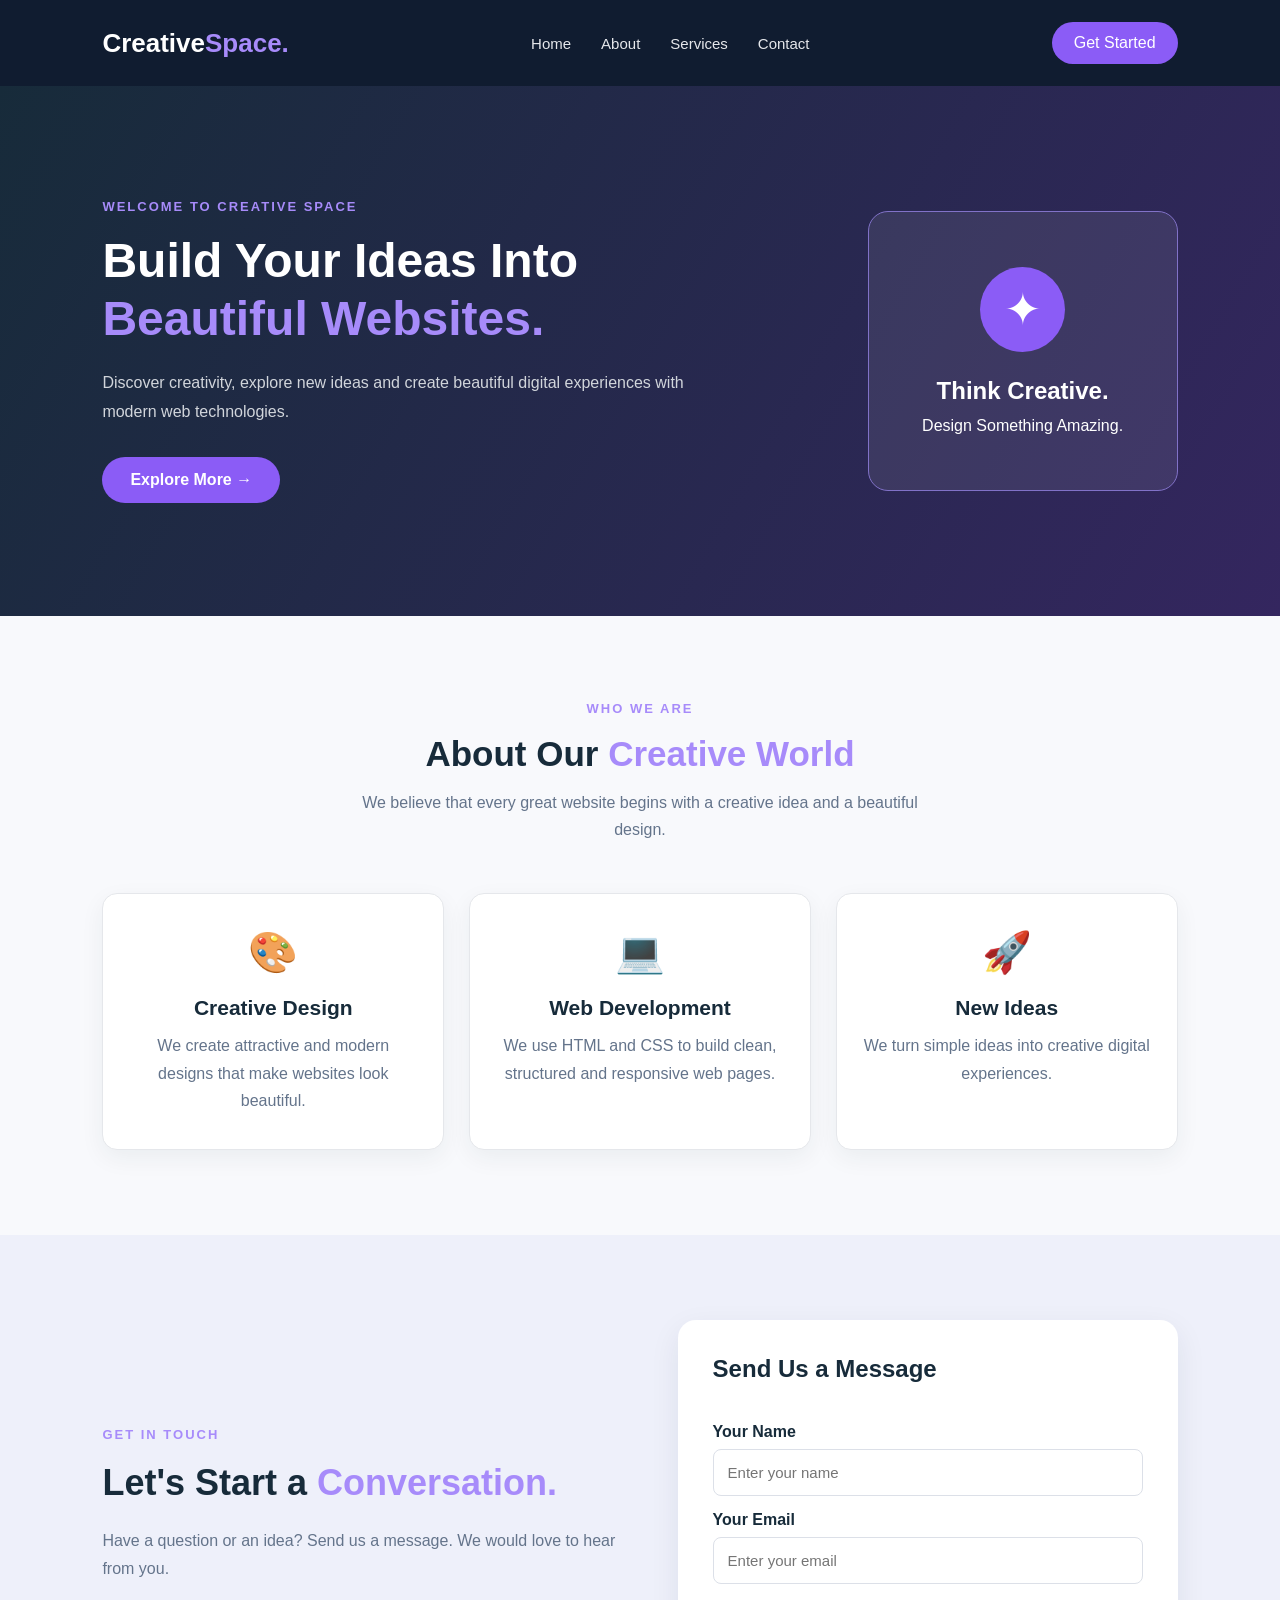
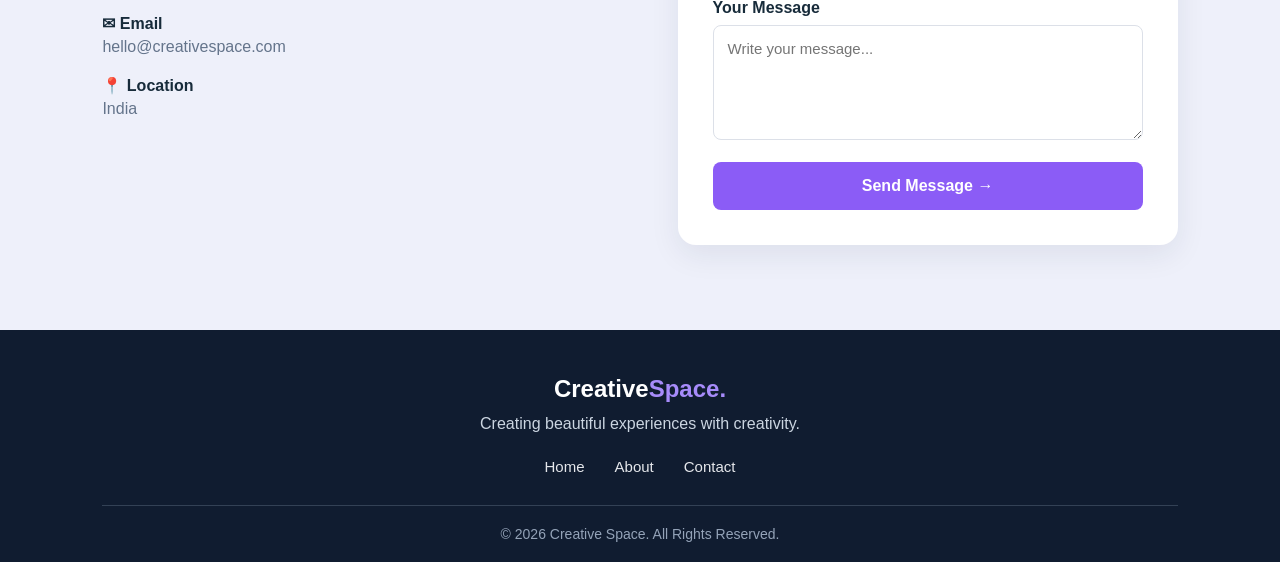
==== day4-html-css/index.html @ 195395bc "Day 4 – Complete HTML & CSS page" ====
<!DOCTYPE html>
<html lang="en">
<head>
    <meta charset="UTF-8">
    <meta name="viewport" content="width=device-width, initial-scale=1.0">
    <title>Creative Space | Day 4</title>

    <link rel="stylesheet" href="style.css">
</head>
<body>

    <!-- Header -->
    <header>
        <div class="logo">Creative<span>Space.</span></div>

        <nav>
            <a href="#home">Home</a>
            <a href="#about">About</a>
            <a href="#services">Services</a>
            <a href="#contact">Contact</a>
        </nav>

        <a href="#contact" class="nav-btn">Get Started</a>
    </header>

    <!-- Hero Section -->
    <main>

        <section class="hero" id="home">
            <div class="hero-content">
                <p class="tag">WELCOME TO CREATIVE SPACE</p>

                <h1>Build Your Ideas Into
                    <span>Beautiful Websites.</span>
                </h1>

                <p class="hero-text">
                    Discover creativity, explore new ideas and
                    create beautiful digital experiences with
                    modern web technologies.
                </p>

                <a href="#about" class="primary-btn">
                    Explore More →
                </a>
            </div>

            <div class="hero-card">
                <div class="circle">✦</div>
                <h2>Think Creative.</h2>
                <p>Design Something Amazing.</p>
            </div>
        </section>

        <!-- About Section -->
        <section class="about" id="about">

            <div class="section-heading">
                <p class="tag">WHO WE ARE</p>
                <h2>About Our <span>Creative World</span></h2>
                <p>
                    We believe that every great website begins
                    with a creative idea and a beautiful design.
                </p>
            </div>

            <div class="about-content">
                <div class="about-box">
                    <div class="icon">🎨</div>
                    <h3>Creative Design</h3>
                    <p>
                        We create attractive and modern designs
                        that make websites look beautiful.
                    </p>
                </div>

                <div class="about-box">
                    <div class="icon">💻</div>
                    <h3>Web Development</h3>
                    <p>
                        We use HTML and CSS to build clean,
                        structured and responsive web pages.
                    </p>
                </div>

                <div class="about-box">
                    <div class="icon">🚀</div>
                    <h3>New Ideas</h3>
                    <p>
                        We turn simple ideas into creative
                        digital experiences.
                    </p>
                </div>
            </div>
        </section>

        <!-- Contact Section -->
        <section class="contact" id="contact">

            <div class="contact-info">
                <p class="tag">GET IN TOUCH</p>
                <h2>Let's Start a <span>Conversation.</span></h2>

                <p>
                    Have a question or an idea?
                    Send us a message. We would love to hear from you.
                </p>

                <div class="contact-detail">
                    <strong>✉ Email</strong>
                    <p>hello@creativespace.com</p>
                </div>

                <div class="contact-detail">
                    <strong>📍 Location</strong>
                    <p>India</p>
                </div>
            </div>

            <div class="form-box">
                <h2>Send Us a Message</h2>

                <form>
                    <label for="name">Your Name</label>
                    <input type="text" id="name"
                        placeholder="Enter your name" required>

                    <label for="email">Your Email</label>
                    <input type="email" id="email"
                        placeholder="Enter your email" required>

                    <label for="message">Your Message</label>
                    <textarea id="message" rows="5"
                        placeholder="Write your message..."
                        required></textarea>

                    <button type="submit">Send Message →</button>
                </form>
            </div>

        </section>

    </main>

    <!-- Footer -->
    <footer>
        <h2>Creative<span>Space.</span></h2>

        <p>
            Creating beautiful experiences with creativity.
        </p>

        <div class="footer-links">
            <a href="#home">Home</a>
            <a href="#about">About</a>
            <a href="#contact">Contact</a>
        </div>

        <div class="copyright">
            © 2026 Creative Space. All Rights Reserved.
        </div>
    </footer>

</body>
</html>
---- day4-html-css/style.css ----
/* General Styling */
* {
    margin: 0;
    padding: 0;
    box-sizing: border-box;
    scroll-behavior: smooth;
}

body {
    font-family: Arial, sans-serif;
    background-color: #f8f9fc;
    color: #172b3a;
}

/* Header */
header {
    background-color: #101c30;
    padding: 22px 8%;
    display: flex;
    justify-content: space-between;
    align-items: center;
}

.logo {
    font-size: 26px;
    font-weight: bold;
    color: white;
}

.logo span,
footer span {
    color: #a78bfa;
}

nav {
    display: flex;
    gap: 30px;
}

nav a,
.footer-links a {
    color: #e5e7eb;
    text-decoration: none;
    font-size: 15px;
    transition: 0.3s;
}

nav a:hover,
.footer-links a:hover {
    color: #a78bfa;
}

.nav-btn {
    background-color: #8b5cf6;
    color: white;
    padding: 12px 22px;
    border-radius: 25px;
    text-decoration: none;
}

/* Hero Section */
.hero {
    min-height: 530px;
    padding: 90px 8%;
    background: linear-gradient(120deg, #172b3a, #34265f);
    display: flex;
    justify-content: space-between;
    align-items: center;
    gap: 40px;
    color: white;
}

.hero-content {
    max-width: 600px;
}

.tag {
    color: #a78bfa;
    font-weight: bold;
    letter-spacing: 2px;
    font-size: 13px;
    margin-bottom: 18px;
}

.hero h1 {
    font-size: 48px;
    line-height: 1.2;
    margin-bottom: 22px;
}

.hero h1 span,
.section-heading h2 span,
.contact-info h2 span {
    color: #a78bfa;
}

.hero-text {
    color: #d1d5db;
    line-height: 1.8;
    margin-bottom: 30px;
}

.primary-btn {
    display: inline-block;
    background-color: #8b5cf6;
    color: white;
    text-decoration: none;
    padding: 14px 28px;
    border-radius: 30px;
    font-weight: bold;
    transition: 0.3s;
}

.primary-btn:hover,
.nav-btn:hover {
    background-color: #6d42d5;
    transform: translateY(-3px);
}

/* Hero Card */
.hero-card {
    width: 310px;
    min-height: 280px;
    padding: 40px 25px;
    border: 1px solid #8172c8;
    border-radius: 20px;
    background-color: rgba(255, 255, 255, 0.08);
    text-align: center;
    display: flex;
    flex-direction: column;
    justify-content: center;
}

.circle {
    width: 85px;
    height: 85px;
    background-color: #8b5cf6;
    color: white;
    font-size: 45px;
    border-radius: 50%;
    display: grid;
    place-items: center;
    margin: 0 auto 25px;
}

.hero-card h2 {
    margin-bottom: 12px;
}

/* About Section */
.about {
    padding: 85px 8%;
    text-align: center;
}

.section-heading h2 {
    font-size: 35px;
    margin-bottom: 15px;
}

.section-heading > p:last-child {
    color: #64748b;
    max-width: 600px;
    margin: auto;
    line-height: 1.7;
}

.about-content {
    display: flex;
    gap: 25px;
    margin-top: 50px;
}

.about-box {
    flex: 1;
    background-color: white;
    padding: 35px 25px;
    border-radius: 15px;
    border: 1px solid #e5e7eb;
    box-shadow: 0 8px 25px rgba(23, 43, 58, 0.06);
    transition: 0.3s;
}

.about-box:hover {
    transform: translateY(-8px);
    box-shadow: 0 12px 30px rgba(23, 43, 58, 0.12);
}

.icon {
    font-size: 40px;
    margin-bottom: 20px;
}

.about-box h3 {
    margin-bottom: 12px;
    font-size: 21px;
}

.about-box p {
    color: #64748b;
    line-height: 1.7;
}

/* Contact Section */
.contact {
    padding: 85px 8%;
    background-color: #eef0fa;
    display: flex;
    align-items: center;
    justify-content: space-between;
    gap: 60px;
}

.contact-info {
    flex: 1;
}

.contact-info h2 {
    font-size: 36px;
    margin-bottom: 20px;
    line-height: 1.3;
}

.contact-info > p:not(.tag) {
    color: #64748b;
    line-height: 1.8;
    margin-bottom: 30px;
}

.contact-detail {
    margin-bottom: 20px;
}

.contact-detail strong {
    color: #172b3a;
}

.contact-detail p {
    color: #64748b;
    margin-top: 5px;
}

.form-box {
    flex: 1;
    max-width: 500px;
    background-color: white;
    padding: 35px;
    border-radius: 18px;
    box-shadow: 0 10px 30px rgba(23, 43, 58, 0.08);
}

.form-box h2 {
    margin-bottom: 25px;
}

form {
    display: flex;
    flex-direction: column;
}

label {
    font-weight: bold;
    margin-bottom: 8px;
    margin-top: 15px;
}

input,
textarea {
    padding: 14px;
    border: 1px solid #dce0e8;
    border-radius: 8px;
    font-size: 15px;
    font-family: Arial, sans-serif;
    outline: none;
    width: 100%;
}

input:focus,
textarea:focus {
    border-color: #8b5cf6;
}

textarea {
    resize: vertical;
}

button {
    margin-top: 22px;
    padding: 15px;
    background-color: #8b5cf6;
    color: white;
    border: none;
    border-radius: 8px;
    font-size: 16px;
    font-weight: bold;
    cursor: pointer;
    transition: 0.3s;
}

button:hover {
    background-color: #6d42d5;
}

/* Footer */
footer {
    background-color: #101c30;
    color: white;
    padding: 45px 8% 20px;
    text-align: center;
}

footer h2 {
    margin-bottom: 12px;
}

footer p {
    color: #cbd5e1;
    margin-bottom: 25px;
}

.footer-links {
    display: flex;
    justify-content: center;
    gap: 30px;
    margin-bottom: 30px;
}

.copyright {
    border-top: 1px solid #334155;
    padding-top: 20px;
    color: #94a3b8;
    font-size: 14px;
}

/* Responsive Design */
@media (max-width: 768px) {

    header {
        flex-direction: column;
        gap: 20px;
    }

    nav {
        flex-wrap: wrap;
        justify-content: center;
        gap: 15px;
    }

    .hero {
        flex-direction: column;
        text-align: center;
        padding: 65px 6%;
    }

    .hero h1 {
        font-size: 35px;
    }

    .hero-card {
        width: 100%;
        max-width: 350px;
    }

    .about-content {
        flex-direction: column;
    }

    .contact {
        flex-direction: column;
        padding: 65px 6%;
    }

    .form-box {
        width: 100%;
    }

    .section-heading h2,
    .contact-info h2 {
        font-size: 29px;
    }
}
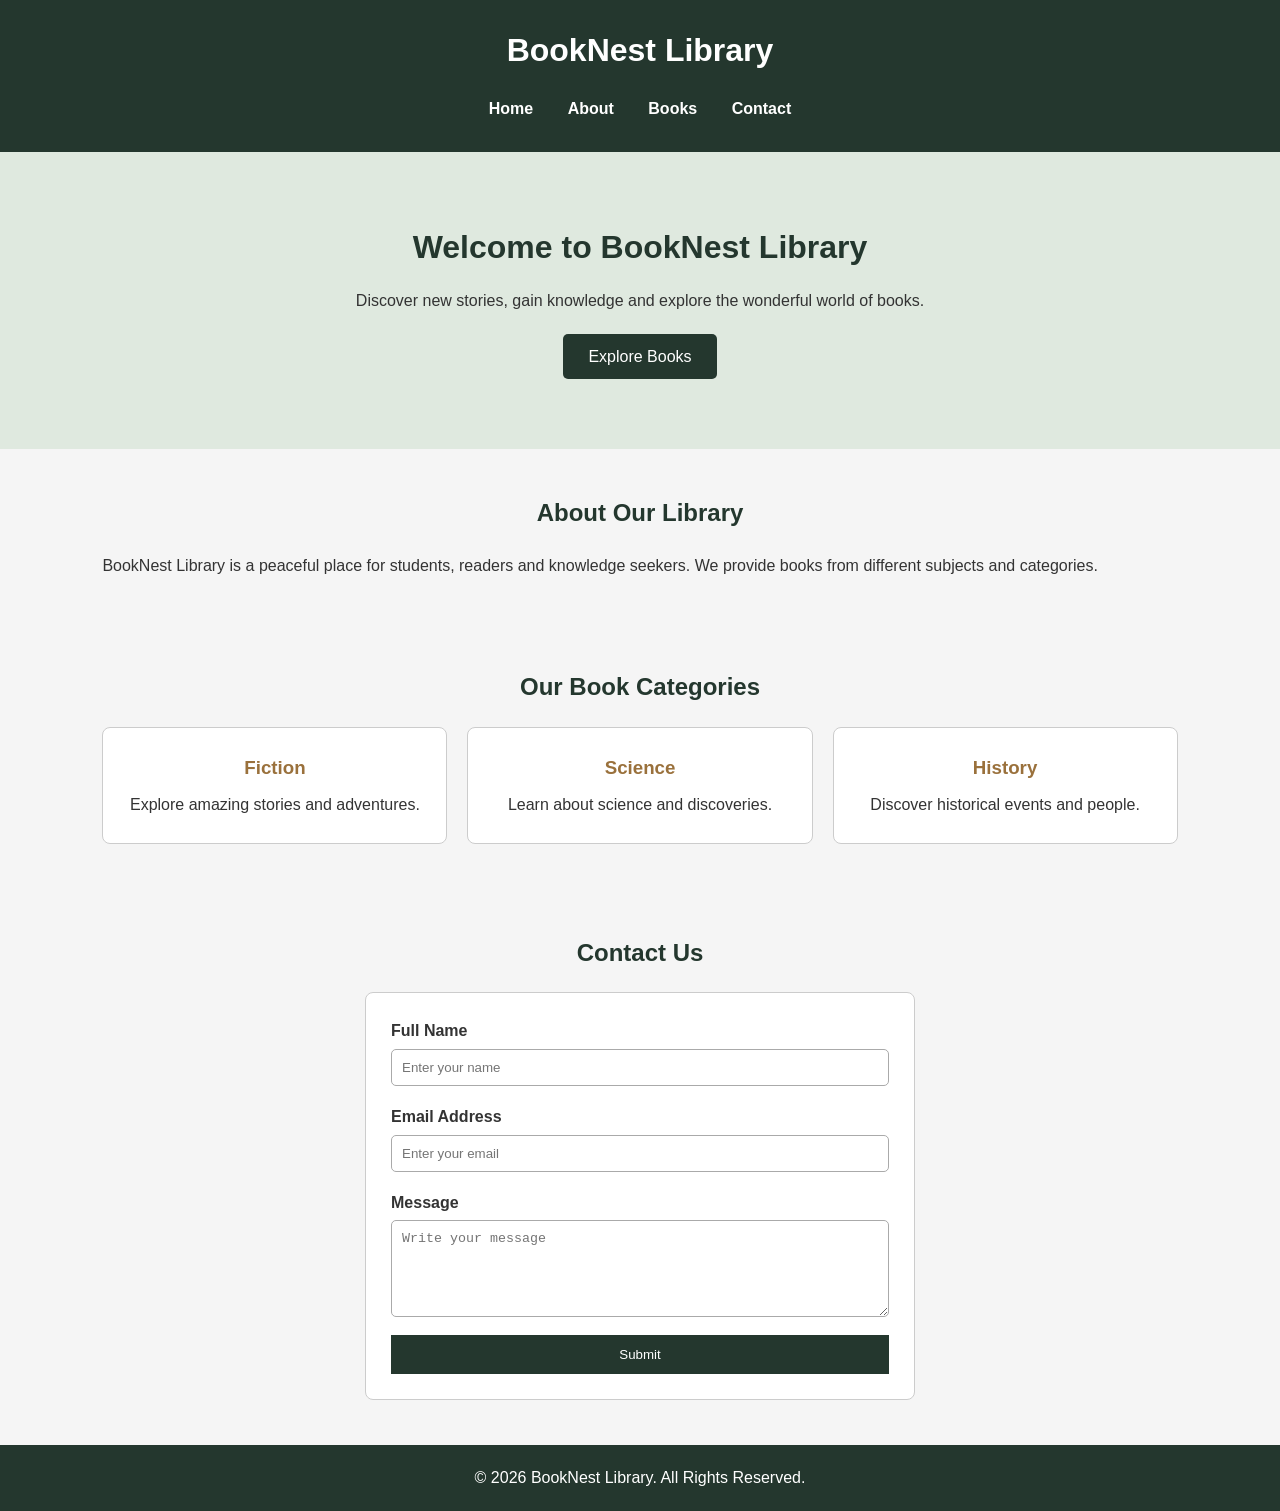
==== commit 113d4317: "Day 4 and Day 5 – Library Website" ====
--- a/day4-html-css/index.html
+++ b/day4-html-css/index.html
@@ -4,162 +4,100 @@
 <head>
     <meta charset="UTF-8">
     <meta name="viewport" content="width=device-width, initial-scale=1.0">
-    <title>Creative Space | Day 4</title>
-
+    <title>BookNest Library - Day 4</title>
     <link rel="stylesheet" href="style.css">
 </head>
 <body>
 
     <!-- Header -->
     <header>
-        <div class="logo">Creative<span>Space.</span></div>
+        <h1>BookNest Library</h1>
 
         <nav>
             <a href="#home">Home</a>
             <a href="#about">About</a>
-            <a href="#services">Services</a>
+            <a href="#books">Books</a>
             <a href="#contact">Contact</a>
         </nav>
-
-        <a href="#contact" class="nav-btn">Get Started</a>
     </header>
 
-    <!-- Hero Section -->
+    <!-- Main Section -->
     <main>
 
-        <section class="hero" id="home">
-            <div class="hero-content">
-                <p class="tag">WELCOME TO CREATIVE SPACE</p>
+        <!-- Home Section -->
+        <section id="home" class="hero">
+            <h2>Welcome to BookNest Library</h2>
 
-                <h1>Build Your Ideas Into
-                    <span>Beautiful Websites.</span>
-                </h1>
+            <p>
+                Discover new stories, gain knowledge
+                and explore the wonderful world of books.
+            </p>
 
-                <p class="hero-text">
-                    Discover creativity, explore new ideas and
-                    create beautiful digital experiences with
-                    modern web technologies.
-                </p>
+            <a href="#books" class="button">Explore Books</a>
+        </section>
 
-                <a href="#about" class="primary-btn">
-                    Explore More →
-                </a>
-            </div>
+        <!-- About Section -->
+        <section id="about">
+            <h2>About Our Library</h2>
 
-            <div class="hero-card">
-                <div class="circle">✦</div>
-                <h2>Think Creative.</h2>
-                <p>Design Something Amazing.</p>
+            <p>
+                BookNest Library is a peaceful place for students,
+                readers and knowledge seekers. We provide books
+                from different subjects and categories.
+            </p>
+        </section>
+
+        <!-- Books Section -->
+        <section id="books">
+            <h2>Our Book Categories</h2>
+
+            <div class="book-list">
+
+                <article class="book">
+                    <h3>Fiction</h3>
+                    <p>Explore amazing stories and adventures.</p>
+                </article>
+
+                <article class="book">
+                    <h3>Science</h3>
+                    <p>Learn about science and discoveries.</p>
+                </article>
+
+                <article class="book">
+                    <h3>History</h3>
+                    <p>Discover historical events and people.</p>
+                </article>
+
             </div>
         </section>
 
-        <!-- About Section -->
-        <section class="about" id="about">
+        <!-- Contact Form -->
+        <section id="contact">
+            <h2>Contact Us</h2>
 
-            <div class="section-heading">
-                <p class="tag">WHO WE ARE</p>
-                <h2>About Our <span>Creative World</span></h2>
-                <p>
-                    We believe that every great website begins
-                    with a creative idea and a beautiful design.
-                </p>
-            </div>
+            <form>
+                <label for="name">Full Name</label>
+                <input type="text" id="name"
+                       placeholder="Enter your name" required>
 
-            <div class="about-content">
-                <div class="about-box">
-                    <div class="icon">🎨</div>
-                    <h3>Creative Design</h3>
-                    <p>
-                        We create attractive and modern designs
-                        that make websites look beautiful.
-                    </p>
-                </div>
+                <label for="email">Email Address</label>
+                <input type="email" id="email"
+                       placeholder="Enter your email" required>
 
-                <div class="about-box">
-                    <div class="icon">💻</div>
-                    <h3>Web Development</h3>
-                    <p>
-                        We use HTML and CSS to build clean,
-                        structured and responsive web pages.
-                    </p>
-                </div>
+                <label for="message">Message</label>
+                <textarea id="message"
+                          placeholder="Write your message"
+                          rows="5"></textarea>
 
-                <div class="about-box">
-                    <div class="icon">🚀</div>
-                    <h3>New Ideas</h3>
-                    <p>
-                        We turn simple ideas into creative
-                        digital experiences.
-                    </p>
-                </div>
-            </div>
-        </section>
-
-        <!-- Contact Section -->
-        <section class="contact" id="contact">
-
-            <div class="contact-info">
-                <p class="tag">GET IN TOUCH</p>
-                <h2>Let's Start a <span>Conversation.</span></h2>
-
-                <p>
-                    Have a question or an idea?
-                    Send us a message. We would love to hear from you.
-                </p>
-
-                <div class="contact-detail">
-                    <strong>✉ Email</strong>
-                    <p>hello@creativespace.com</p>
-                </div>
-
-                <div class="contact-detail">
-                    <strong>📍 Location</strong>
-                    <p>India</p>
-                </div>
-            </div>
-
-            <div class="form-box">
-                <h2>Send Us a Message</h2>
-
-                <form>
-                    <label for="name">Your Name</label>
-                    <input type="text" id="name"
-                        placeholder="Enter your name" required>
-
-                    <label for="email">Your Email</label>
-                    <input type="email" id="email"
-                        placeholder="Enter your email" required>
-
-                    <label for="message">Your Message</label>
-                    <textarea id="message" rows="5"
-                        placeholder="Write your message..."
-                        required></textarea>
-
-                    <button type="submit">Send Message →</button>
-                </form>
-            </div>
-
+                <button type="submit">Submit</button>
+            </form>
         </section>
 
     </main>
 
     <!-- Footer -->
     <footer>
-        <h2>Creative<span>Space.</span></h2>
-
-        <p>
-            Creating beautiful experiences with creativity.
-        </p>
-
-        <div class="footer-links">
-            <a href="#home">Home</a>
-            <a href="#about">About</a>
-            <a href="#contact">Contact</a>
-        </div>
-
-        <div class="copyright">
-            © 2026 Creative Space. All Rights Reserved.
-        </div>
+        <p>&copy; 2026 BookNest Library. All Rights Reserved.</p>
     </footer>
 
 </body>
--- a/day4-html-css/style.css
+++ b/day4-html-css/style.css
@@ -1,382 +1,152 @@
 
-/* General Styling */
+/* Basic CSS Reset */
 * {
     margin: 0;
     padding: 0;
     box-sizing: border-box;
-    scroll-behavior: smooth;
 }
 
+/* Body */
 body {
     font-family: Arial, sans-serif;
-    background-color: #f8f9fc;
-    color: #172b3a;
+    background-color: #f5f5f5;
+    color: #333333;
+    line-height: 1.6;
 }
 
 /* Header */
 header {
-    background-color: #101c30;
-    padding: 22px 8%;
-    display: flex;
-    justify-content: space-between;
-    align-items: center;
+    background-color: #24372e;
+    color: white;
+    text-align: center;
+    padding: 25px;
 }
 
-.logo {
-    font-size: 26px;
-    font-weight: bold;
-    color: white;
-}
-
-.logo span,
-footer span {
-    color: #a78bfa;
-}
-
-nav {
-    display: flex;
-    gap: 30px;
-}
-
-nav a,
-.footer-links a {
-    color: #e5e7eb;
-    text-decoration: none;
-    font-size: 15px;
-    transition: 0.3s;
-}
-
-nav a:hover,
-.footer-links a:hover {
-    color: #a78bfa;
-}
-
-.nav-btn {
-    background-color: #8b5cf6;
-    color: white;
-    padding: 12px 22px;
-    border-radius: 25px;
-    text-decoration: none;
-}
-
-/* Hero Section */
-.hero {
-    min-height: 530px;
-    padding: 90px 8%;
-    background: linear-gradient(120deg, #172b3a, #34265f);
-    display: flex;
-    justify-content: space-between;
-    align-items: center;
-    gap: 40px;
-    color: white;
-}
-
-.hero-content {
-    max-width: 600px;
-}
-
-.tag {
-    color: #a78bfa;
-    font-weight: bold;
-    letter-spacing: 2px;
-    font-size: 13px;
-    margin-bottom: 18px;
-}
-
-.hero h1 {
-    font-size: 48px;
-    line-height: 1.2;
-    margin-bottom: 22px;
-}
-
-.hero h1 span,
-.section-heading h2 span,
-.contact-info h2 span {
-    color: #a78bfa;
-}
-
-.hero-text {
-    color: #d1d5db;
-    line-height: 1.8;
-    margin-bottom: 30px;
-}
-
-.primary-btn {
-    display: inline-block;
-    background-color: #8b5cf6;
-    color: white;
-    text-decoration: none;
-    padding: 14px 28px;
-    border-radius: 30px;
-    font-weight: bold;
-    transition: 0.3s;
-}
-
-.primary-btn:hover,
-.nav-btn:hover {
-    background-color: #6d42d5;
-    transform: translateY(-3px);
-}
-
-/* Hero Card */
-.hero-card {
-    width: 310px;
-    min-height: 280px;
-    padding: 40px 25px;
-    border: 1px solid #8172c8;
-    border-radius: 20px;
-    background-color: rgba(255, 255, 255, 0.08);
-    text-align: center;
-    display: flex;
-    flex-direction: column;
-    justify-content: center;
-}
-
-.circle {
-    width: 85px;
-    height: 85px;
-    background-color: #8b5cf6;
-    color: white;
-    font-size: 45px;
-    border-radius: 50%;
-    display: grid;
-    place-items: center;
-    margin: 0 auto 25px;
-}
-
-.hero-card h2 {
-    margin-bottom: 12px;
-}
-
-/* About Section */
-.about {
-    padding: 85px 8%;
-    text-align: center;
-}
-
-.section-heading h2 {
-    font-size: 35px;
+header h1 {
     margin-bottom: 15px;
 }
 
-.section-heading > p:last-child {
-    color: #64748b;
-    max-width: 600px;
-    margin: auto;
-    line-height: 1.7;
+/* Navigation */
+nav a {
+    display: inline-block;
+    color: white;
+    text-decoration: none;
+    margin: 5px 15px;
+    font-weight: bold;
 }
 
-.about-content {
-    display: flex;
-    gap: 25px;
-    margin-top: 50px;
+nav a:hover {
+    color: #e5b76c;
 }
 
-.about-box {
-    flex: 1;
-    background-color: white;
-    padding: 35px 25px;
-    border-radius: 15px;
-    border: 1px solid #e5e7eb;
-    box-shadow: 0 8px 25px rgba(23, 43, 58, 0.06);
-    transition: 0.3s;
+/* Hero */
+.hero {
+    background-color: #dfe9df;
+    text-align: center;
+    padding: 70px 20px;
 }
 
-.about-box:hover {
-    transform: translateY(-8px);
-    box-shadow: 0 12px 30px rgba(23, 43, 58, 0.12);
+.hero h2 {
+    color: #24372e;
+    font-size: 32px;
+    margin-bottom: 15px;
 }
 
-.icon {
-    font-size: 40px;
+.hero p {
     margin-bottom: 20px;
 }
 
-.about-box h3 {
-    margin-bottom: 12px;
-    font-size: 21px;
+/* Button */
+.button {
+    display: inline-block;
+    background-color: #24372e;
+    color: white;
+    padding: 10px 25px;
+    text-decoration: none;
+    border-radius: 5px;
 }
 
-.about-box p {
-    color: #64748b;
-    line-height: 1.7;
+/* Sections */
+section {
+    padding: 45px 8%;
 }
 
-/* Contact Section */
-.contact {
-    padding: 85px 8%;
-    background-color: #eef0fa;
-    display: flex;
-    align-items: center;
-    justify-content: space-between;
-    gap: 60px;
+section h2 {
+    text-align: center;
+    margin-bottom: 20px;
+    color: #24372e;
 }
 
-.contact-info {
-    flex: 1;
+/* Book Cards */
+.book-list {
+    display: flex;
+    gap: 20px;
 }
 
-.contact-info h2 {
-    font-size: 36px;
-    margin-bottom: 20px;
-    line-height: 1.3;
+.book {
+    flex: 1;
+    background-color: white;
+    border: 1px solid #cccccc;
+    padding: 25px;
+    text-align: center;
+    border-radius: 8px;
 }
 
-.contact-info > p:not(.tag) {
-    color: #64748b;
-    line-height: 1.8;
-    margin-bottom: 30px;
+.book h3 {
+    color: #9a713c;
+    margin-bottom: 10px;
 }
 
-.contact-detail {
-    margin-bottom: 20px;
-}
-
-.contact-detail strong {
-    color: #172b3a;
-}
-
-.contact-detail p {
-    color: #64748b;
-    margin-top: 5px;
-}
-
-.form-box {
-    flex: 1;
-    max-width: 500px;
+/* Contact Form */
+form {
+    max-width: 550px;
+    margin: auto;
     background-color: white;
-    padding: 35px;
-    border-radius: 18px;
-    box-shadow: 0 10px 30px rgba(23, 43, 58, 0.08);
-}
-
-.form-box h2 {
-    margin-bottom: 25px;
-}
-
-form {
-    display: flex;
-    flex-direction: column;
+    padding: 25px;
+    border: 1px solid #cccccc;
+    border-radius: 8px;
 }
 
 label {
+    display: block;
+    margin-bottom: 5px;
     font-weight: bold;
-    margin-bottom: 8px;
-    margin-top: 15px;
 }
 
 input,
 textarea {
-    padding: 14px;
-    border: 1px solid #dce0e8;
-    border-radius: 8px;
-    font-size: 15px;
-    font-family: Arial, sans-serif;
-    outline: none;
+    display: block;
     width: 100%;
-}
-
-input:focus,
-textarea:focus {
-    border-color: #8b5cf6;
-}
-
-textarea {
-    resize: vertical;
+    padding: 10px;
+    margin-bottom: 18px;
+    border: 1px solid #aaaaaa;
+    border-radius: 5px;
 }
 
 button {
-    margin-top: 22px;
-    padding: 15px;
-    background-color: #8b5cf6;
+    width: 100%;
+    background-color: #24372e;
     color: white;
+    padding: 12px;
     border: none;
-    border-radius: 8px;
-    font-size: 16px;
-    font-weight: bold;
     cursor: pointer;
-    transition: 0.3s;
-}
-
-button:hover {
-    background-color: #6d42d5;
 }
 
 /* Footer */
 footer {
-    background-color: #101c30;
+    background-color: #24372e;
     color: white;
-    padding: 45px 8% 20px;
     text-align: center;
+    padding: 20px;
 }
 
-footer h2 {
-    margin-bottom: 12px;
-}
-
-footer p {
-    color: #cbd5e1;
-    margin-bottom: 25px;
-}
-
-.footer-links {
-    display: flex;
-    justify-content: center;
-    gap: 30px;
-    margin-bottom: 30px;
-}
-
-.copyright {
-    border-top: 1px solid #334155;
-    padding-top: 20px;
-    color: #94a3b8;
-    font-size: 14px;
-}
-
-/* Responsive Design */
-@media (max-width: 768px) {
-
-    header {
-        flex-direction: column;
-        gap: 20px;
-    }
-
-    nav {
-        flex-wrap: wrap;
-        justify-content: center;
-        gap: 15px;
-    }
-
-    .hero {
-        flex-direction: column;
-        text-align: center;
-        padding: 65px 6%;
-    }
-
-    .hero h1 {
-        font-size: 35px;
-    }
-
-    .hero-card {
-        width: 100%;
-        max-width: 350px;
-    }
-
-    .about-content {
+/* Basic Responsive Design */
+@media (max-width: 600px) {
+    .book-list {
         flex-direction: column;
     }
 
-    .contact {
-        flex-direction: column;
-        padding: 65px 6%;
-    }
-
-    .form-box {
-        width: 100%;
-    }
-
-    .section-heading h2,
-    .contact-info h2 {
-        font-size: 29px;
+    .hero h2 {
+        font-size: 25px;
     }
 }
